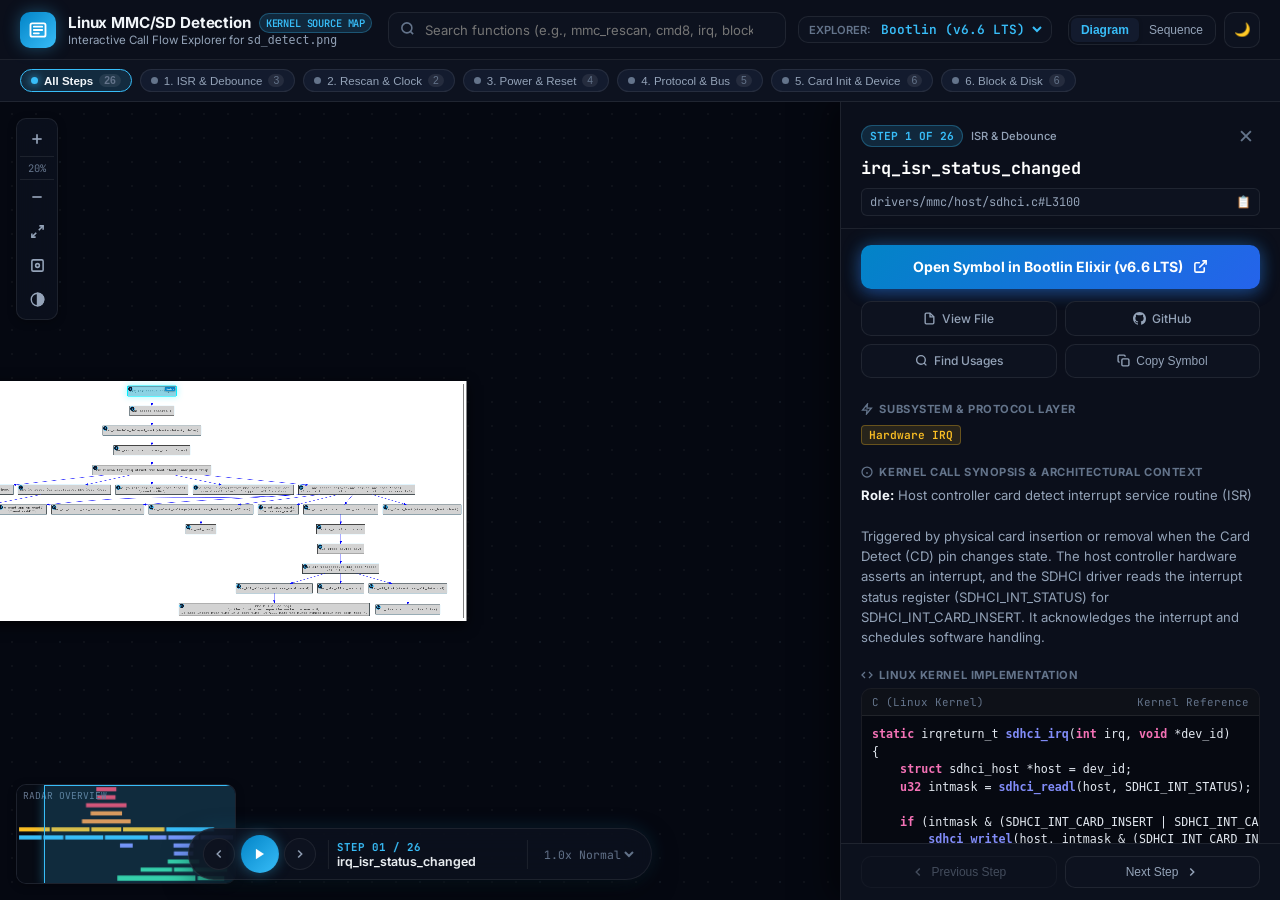
==== index.html @ 1cc671fc "initial" ====
<!DOCTYPE html>
<html lang="en" data-theme="dark">
<head>
  <meta charset="UTF-8">
  <meta name="viewport" content="width=device-width, initial-scale=1.0, maximum-scale=5.0">
  <title>Linux MMC/SD Card Detection Flow Explorer | Interactive Kernel Code Map</title>
  <meta name="description" content="Interactive Linux kernel source code visualizer for SD/MMC card detect and probe sequence. Click any diagram box to inspect and navigate directly to Bootlin Elixir and GitHub.">
  
  <!-- Modern Google Fonts -->
  <link rel="preconnect" href="https://fonts.googleapis.com">
  <link rel="preconnect" href="https://fonts.gstatic.com" crossorigin>
  <link href="https://fonts.googleapis.com/css2?family=Inter:wght@400;500;600;700;800&family=JetBrains+Mono:wght@400;500;600;700&display=swap" rel="stylesheet">

  <!-- Application Stylesheet -->
  <link rel="stylesheet" href="app.css">
</head>
<body>
  <div id="app-container">
    
    <!-- Top Navigation Header -->
    <header class="app-header">
      <div class="brand-section">
        <div class="brand-icon">
          <svg width="20" height="20" viewBox="0 0 24 24" fill="none" stroke="currentColor" stroke-width="2.2" stroke-linecap="round" stroke-linejoin="round">
            <rect x="3" y="4" width="18" height="16" rx="2"></rect>
            <path d="M7 8h10"></path>
            <path d="M7 12h10"></path>
            <path d="M7 16h6"></path>
          </svg>
        </div>
        <div class="brand-text">
          <h1>
            Linux MMC/SD Detection
            <span class="kernel-tag">Kernel Source Map</span>
          </h1>
          <p>Interactive Call Flow Explorer for <code>sd_detect.png</code></p>
        </div>
      </div>

      <!-- Center Controls: Search & Engine Switcher -->
      <div class="header-center">
        <div class="search-box">
          <span class="search-icon">
            <svg width="15" height="15" viewBox="0 0 24 24" fill="none" stroke="currentColor" stroke-width="2.5"><circle cx="11" cy="11" r="8"></circle><line x1="21" y1="21" x2="16.65" y2="16.65"></line></svg>
          </span>
          <input type="text" id="search-input" class="search-input" placeholder="Search functions (e.g., mmc_rescan, cmd8, irq, block, disk)..." autocomplete="off" spellcheck="false">
          <button id="search-clear" class="search-clear" title="Clear search">✕</button>
        </div>

        <div class="engine-picker" title="Select Kernel Source Explorer Engine">
          <span class="engine-label">Explorer:</span>
          <select id="engine-select" class="engine-select">
            <option value="bootlin_v66">Bootlin (v6.6 LTS)</option>
            <option value="bootlin_v612">Bootlin (v6.12)</option>
            <option value="bootlin_v515">Bootlin (v5.15)</option>
            <option value="bootlin_v37">Bootlin (v3.7 Doc)</option>
            <option value="github_master">GitHub Linux</option>
            <option value="kernel_org">Kernel.org cgit</option>
          </select>
        </div>
      </div>

      <!-- Right Header Actions -->
      <div class="header-actions">
        <!-- View Mode Switcher -->
        <div class="btn-view-mode">
          <button class="view-mode-tab active" data-mode="diagram" title="Visual Interactive Diagram">Diagram</button>
          <button class="view-mode-tab" data-mode="sequence" title="Chronological Sequence View">Sequence</button>
        </div>

        <!-- Theme Toggle -->
        <button id="btn-theme-toggle" class="btn-icon" title="Toggle Theme (Dark / Cyber / Light)">🌙</button>
      </div>
    </header>

    <!-- Phase Filter Strip -->
    <nav class="filter-strip" aria-label="Subsystem Filters">
      <button class="filter-pill active" data-phase="all">
        <span class="pill-dot"></span>
        <span>All Steps</span>
        <span class="filter-count">26</span>
      </button>
      <button class="filter-pill" data-phase="isr">
        <span class="pill-dot"></span>
        <span>1. ISR &amp; Debounce</span>
        <span class="filter-count">3</span>
      </button>
      <button class="filter-pill" data-phase="rescan">
        <span class="pill-dot"></span>
        <span>2. Rescan &amp; Clock</span>
        <span class="filter-count">2</span>
      </button>
      <button class="filter-pill" data-phase="power">
        <span class="pill-dot"></span>
        <span>3. Power &amp; Reset</span>
        <span class="filter-count">4</span>
      </button>
      <button class="filter-pill" data-phase="protocol">
        <span class="pill-dot"></span>
        <span>4. Protocol &amp; Bus</span>
        <span class="filter-count">5</span>
      </button>
      <button class="filter-pill" data-phase="card_init">
        <span class="pill-dot"></span>
        <span>5. Card Init &amp; Device</span>
        <span class="filter-count">6</span>
      </button>
      <button class="filter-pill" data-phase="block">
        <span class="pill-dot"></span>
        <span>6. Block &amp; Disk</span>
        <span class="filter-count">6</span>
      </button>
    </nav>

    <!-- Main Viewport Area -->
    <main class="main-content">
      
      <!-- Interactive Pan/Zoom Diagram Viewport -->
      <div id="canvas-viewport" class="canvas-viewport">
        
        <!-- Pan/Zoom Stage (2665 x 1203) -->
        <div id="canvas-stage" class="canvas-stage">
          <img src="sd_detect.png" alt="SD Host Driver Detection Flow Diagram" class="diagram-image" width="2665" height="1203">
          <!-- Dynamic SVG Hotspot Overlay -->
          <svg id="diagram-svg-overlay" class="diagram-svg-overlay" viewBox="0 0 2665 1203" width="2665" height="1203" xmlns="http://www.w3.org/2000/svg"></svg>
        </div>

        <!-- Floating HUD Controls -->
        <div class="canvas-hud">
          <div class="hud-btn-group">
            <button id="btn-zoom-in" class="hud-btn" title="Zoom In (+)">
              <svg width="16" height="16" viewBox="0 0 24 24" fill="none" stroke="currentColor" stroke-width="2.5"><line x1="12" y1="5" x2="12" y2="19"></line><line x1="5" y1="12" x2="19" y2="12"></line></svg>
            </button>
            <div id="hud-zoom-level" class="hud-zoom-level">100%</div>
            <button id="btn-zoom-out" class="hud-btn" title="Zoom Out (-)">
              <svg width="16" height="16" viewBox="0 0 24 24" fill="none" stroke="currentColor" stroke-width="2.5"><line x1="5" y1="12" x2="19" y2="12"></line></svg>
            </button>
            <button id="btn-zoom-fit" class="hud-btn" title="Fit to Screen (0)">
              <svg width="15" height="15" viewBox="0 0 24 24" fill="none" stroke="currentColor" stroke-width="2.5"><polyline points="15 3 21 3 21 9"></polyline><polyline points="9 21 3 21 3 15"></polyline><line x1="21" y1="3" x2="14" y2="10"></line><line x1="3" y1="21" x2="10" y2="14"></line></svg>
            </button>
            <button id="btn-zoom-reset" class="hud-btn" title="100% Actual Scale">
              <svg width="15" height="15" viewBox="0 0 24 24" fill="none" stroke="currentColor" stroke-width="2.5"><rect x="3" y="3" width="18" height="18" rx="2"></rect><circle cx="12" cy="12" r="3"></circle></svg>
            </button>
            <button id="btn-invert-diagram" class="hud-btn" title="Toggle Diagram Dark/Invert (I)">
              <svg width="15" height="15" viewBox="0 0 24 24" fill="none" stroke="currentColor" stroke-width="2.2"><circle cx="12" cy="12" r="10"></circle><path d="M12 2a10 10 0 0 1 0 20z" fill="currentColor"></path></svg>
            </button>
          </div>
        </div>

        <!-- Mini-Map Radar -->
        <div class="minimap-container" id="minimap-container">
          <span class="minimap-header">RADAR OVERVIEW</span>
          <canvas id="minimap-canvas" class="minimap-canvas"></canvas>
          <div id="minimap-lens" class="minimap-lens"></div>
        </div>

        <!-- Walkthrough Playback Dock -->
        <div class="walkthrough-dock">
          <div class="dock-controls">
            <button id="dock-prev-btn" class="dock-btn" title="Previous Step (Left Arrow / H)">
              <svg width="14" height="14" viewBox="0 0 24 24" fill="none" stroke="currentColor" stroke-width="2.5"><polyline points="15 18 9 12 15 6"></polyline></svg>
            </button>
            <button id="dock-play-btn" class="dock-btn btn-play" title="Play Flow Walkthrough (Spacebar)">
              <svg width="14" height="14" viewBox="0 0 24 24" fill="currentColor"><polygon points="5 3 19 12 5 21 5 3"></polygon></svg>
            </button>
            <button id="dock-next-btn" class="dock-btn" title="Next Step (Right Arrow / L)">
              <svg width="14" height="14" viewBox="0 0 24 24" fill="none" stroke="currentColor" stroke-width="2.5"><polyline points="9 18 15 12 9 6"></polyline></svg>
            </button>
          </div>

          <div class="dock-info">
            <span id="dock-step-num" class="dock-step-num">STEP 01 / 26</span>
            <span id="dock-step-name" class="dock-step-name">irq_isr_status_changed</span>
          </div>

          <select id="dock-speed-select" class="dock-speed-select" title="Autoplay Speed">
            <option value="4000">0.5x Slow</option>
            <option value="2500" selected>1.0x Normal</option>
            <option value="1200">2.0x Fast</option>
          </select>
        </div>

      </div>

      <!-- Alternative Sequence View (Cards List) -->
      <div id="sequence-view-container" class="sequence-view-container">
        <div id="sequence-list-grid" class="sequence-list-grid"></div>
      </div>

      <!-- Right Inspector Panel / Drawer -->
      <aside id="inspector-drawer" class="inspector-drawer">
        
        <!-- Drawer Header -->
        <div class="drawer-header">
          <div class="drawer-top-row">
            <div class="step-indicator-badge">
              <span id="drawer-step-badge" class="badge-pill">STEP 1 OF 26</span>
              <span id="drawer-phase-text" class="phase-pill">ISR &amp; Debounce</span>
            </div>
            <button id="drawer-close-btn" class="drawer-close-btn" title="Close Drawer (Esc)">✕</button>
          </div>

          <h2 id="drawer-func-title" class="drawer-func-title">irq_isr_status_changed</h2>
          
          <div id="drawer-file-path" class="drawer-file-path">
            <span>drivers/mmc/host/sdhci.c#L3100</span>
            <button id="btn-copy-path" class="btn-copy-mini" title="Copy file path">📋</button>
          </div>
        </div>

        <!-- Prominent Primary Action Button: Open in Bootlin -->
        <div class="drawer-primary-action">
          <a id="drawer-primary-action-btn" href="#" target="_blank" rel="noopener noreferrer" class="btn-launch-bootlin">
            <span>Open in Bootlin Elixir</span>
            <svg width="15" height="15" viewBox="0 0 24 24" fill="none" stroke="currentColor" stroke-width="2.5"><path d="M18 13v6a2 2 0 0 1-2 2H5a2 2 0 0 1-2-2V8a2 2 0 0 1 2-2h6"></path><polyline points="15 3 21 3 21 9"></polyline><line x1="10" y1="14" x2="21" y2="3"></line></svg>
          </a>
        </div>

        <!-- Secondary Action Links Grid -->
        <div class="drawer-secondary-actions">
          <a id="btn-secondary-file" href="#" target="_blank" rel="noopener noreferrer" class="btn-secondary-link" title="Open entire source file">
            <svg width="13" height="13" viewBox="0 0 24 24" fill="none" stroke="currentColor" stroke-width="2.5"><path d="M13 2H6a2 2 0 0 0-2 2v16a2 2 0 0 0 2 2h12a2 2 0 0 0 2-2V9z"></path><polyline points="13 2 13 9 20 9"></polyline></svg>
            <span>View File</span>
          </a>
          <a id="btn-secondary-gh" href="#" target="_blank" rel="noopener noreferrer" class="btn-secondary-link" title="Search symbol on GitHub torvalds/linux">
            <svg width="13" height="13" viewBox="0 0 24 24" fill="currentColor"><path d="M12 0C5.37 0 0 5.37 0 12c0 5.31 3.435 9.795 8.205 11.385.6.105.825-.255.825-.57 0-.285-.015-1.23-.015-2.235-3.015.555-3.795-.735-4.035-1.41-.135-.345-.72-1.41-1.23-1.695-.42-.225-1.02-.78-.015-.795.945-.015 1.62.87 1.845 1.23 1.08 1.815 2.805 1.305 3.495.99.105-.78.42-1.305.765-1.605-2.67-.3-5.46-1.335-5.46-5.925 0-1.305.465-2.385 1.23-3.225-.12-.3-.54-1.53.12-3.18 0 0 1.005-.315 3.3 1.23.96-.27 1.98-.405 3-.405s2.04.135 3 .405c2.295-1.56 3.3-1.23 3.3-1.23.66 1.65.24 2.88.12 3.18.765.84 1.23 1.905 1.23 3.225 0 4.605-2.805 5.625-5.475 5.925.435.375.81 1.095.81 2.22 0 1.605-.015 2.895-.015 3.3 0 .315.225.69.825.57A12.02 12.02 0 0 0 24 12c0-6.63-5.37-12-12-12z"/></svg>
            <span>GitHub</span>
          </a>
          <a id="btn-secondary-search" href="#" target="_blank" rel="noopener noreferrer" class="btn-secondary-link" title="Global symbol search in Bootlin">
            <svg width="13" height="13" viewBox="0 0 24 24" fill="none" stroke="currentColor" stroke-width="2.5"><circle cx="11" cy="11" r="8"></circle><line x1="21" y1="21" x2="16.65" y2="16.65"></line></svg>
            <span>Find Usages</span>
          </a>
          <button id="btn-secondary-copy-symbol" class="btn-secondary-link" title="Copy symbol to clipboard">
            <svg width="13" height="13" viewBox="0 0 24 24" fill="none" stroke="currentColor" stroke-width="2.5"><rect x="9" y="9" width="13" height="13" rx="2" ry="2"></rect><path d="M5 15H4a2 2 0 0 1-2-2V4a2 2 0 0 1 2-2h9a2 2 0 0 1 2 2v1"></path></svg>
            <span>Copy Symbol</span>
          </button>
        </div>

        <!-- Scrollable Drawer Body -->
        <div class="drawer-body">
          
          <!-- Protocol Section -->
          <div>
            <div class="drawer-section-title">
              <svg width="12" height="12" viewBox="0 0 24 24" fill="none" stroke="currentColor" stroke-width="2.5"><polygon points="13 2 3 14 12 14 11 22 21 10 12 10 13 2"></polygon></svg>
              <span>Subsystem &amp; Protocol Layer</span>
            </div>
            <span id="drawer-protocol-badge" class="protocol-badge-chip">Hardware IRQ</span>
          </div>

          <!-- Description Section -->
          <div>
            <div class="drawer-section-title">
              <svg width="12" height="12" viewBox="0 0 24 24" fill="none" stroke="currentColor" stroke-width="2.5"><circle cx="12" cy="12" r="10"></circle><line x1="12" y1="16" x2="12" y2="12"></line><line x1="12" y1="8" x2="12.01" y2="8"></line></svg>
              <span>Kernel Call Synopsis &amp; Architectural Context</span>
            </div>
            <p id="drawer-description" class="drawer-description"></p>
          </div>

          <!-- Kernel Code Snippet -->
          <div>
            <div class="drawer-section-title">
              <svg width="12" height="12" viewBox="0 0 24 24" fill="none" stroke="currentColor" stroke-width="2.5"><polyline points="16 18 22 12 16 6"></polyline><polyline points="8 6 2 12 8 18"></polyline></svg>
              <span>Linux Kernel Implementation</span>
            </div>
            <div class="code-snippet-box">
              <div class="code-header">
                <span>C (Linux Kernel)</span>
                <span>Kernel Reference</span>
              </div>
              <pre class="code-content"><code id="drawer-code-snippet"></code></pre>
            </div>
          </div>

        </div>

        <!-- Drawer Navigation Footer -->
        <div class="drawer-footer">
          <button id="drawer-prev-btn" class="drawer-nav-btn">
            <svg width="14" height="14" viewBox="0 0 24 24" fill="none" stroke="currentColor" stroke-width="2.5"><polyline points="15 18 9 12 15 6"></polyline></svg>
            <span>Previous Step</span>
          </button>
          <button id="drawer-next-btn" class="drawer-nav-btn">
            <span>Next Step</span>
            <svg width="14" height="14" viewBox="0 0 24 24" fill="none" stroke="currentColor" stroke-width="2.5"><polyline points="9 18 15 12 9 6"></polyline></svg>
          </button>
        </div>

      </aside>

    </main>

  </div>

  <!-- Floating Cursor Tooltip -->
  <div id="floating-tooltip" class="floating-tooltip"></div>

  <!-- Toast Notification -->
  <div id="toast-notice" class="toast-notice"></div>

  <!-- Application Logic Scripts -->
  <script src="sd_kernel_data.js"></script>
  <script src="app.js"></script>
</body>
</html>
---- app.css ----
/* ==========================================================================
   Linux MMC/SD Card Detection Flow Explorer - Stylesheet
   Modern Glassmorphic Dark IDE Aesthetic with Neon Accents
   ========================================================================== */

:root {
  --bg-primary: #07090e;
  --bg-secondary: #0d121f;
  --bg-tertiary: #131b2e;
  --bg-card: rgba(19, 27, 46, 0.75);
  --bg-card-hover: rgba(28, 38, 64, 0.85);
  --bg-glass: rgba(13, 18, 31, 0.82);
  
  --border-color: rgba(255, 255, 255, 0.08);
  --border-glow: rgba(56, 189, 248, 0.35);
  --border-active: #38bdf8;
  
  --text-main: #f1f5f9;
  --text-muted: #94a3b8;
  --text-dim: #64748b;
  
  --accent-cyan: #38bdf8;
  --accent-blue: #60a5fa;
  --accent-indigo: #818cf8;
  --accent-purple: #c084fc;
  --accent-emerald: #34d399;
  --accent-amber: #fbbf24;
  --accent-rose: #f43f5e;

  --phase-isr: #f43f5e;
  --phase-rescan: #fb923c;
  --phase-power: #fbbf24;
  --phase-protocol: #38bdf8;
  --phase-card-init: #818cf8;
  --phase-block: #34d399;
  
  --shadow-sm: 0 2px 8px rgba(0, 0, 0, 0.3);
  --shadow-lg: 0 10px 30px -5px rgba(0, 0, 0, 0.6), 0 0 20px rgba(56, 189, 248, 0.15);
  --shadow-glow: 0 0 25px rgba(56, 189, 248, 0.4);
  
  --radius-sm: 6px;
  --radius-md: 10px;
  --radius-lg: 16px;
  --radius-full: 9999px;
  
  --font-sans: 'Inter', -apple-system, BlinkMacSystemFont, 'Segoe UI', Roboto, sans-serif;
  --font-mono: 'JetBrains Mono', 'Fira Code', Menlo, Consolas, monospace;
}

[data-theme="cyber"] {
  --bg-primary: #040810;
  --bg-secondary: #07101f;
  --bg-tertiary: #0c1a33;
  --bg-card: rgba(12, 26, 51, 0.85);
  --border-color: rgba(0, 240, 255, 0.18);
  --border-glow: rgba(0, 240, 255, 0.6);
  --border-active: #00f0ff;
  --accent-cyan: #00f0ff;
  --accent-blue: #00a6ff;
  --shadow-glow: 0 0 30px rgba(0, 240, 255, 0.5);
}

[data-theme="light"] {
  --bg-primary: #f8fafc;
  --bg-secondary: #f1f5f9;
  --bg-tertiary: #e2e8f0;
  --bg-card: rgba(255, 255, 255, 0.9);
  --bg-card-hover: rgba(255, 255, 255, 1);
  --bg-glass: rgba(248, 250, 252, 0.88);
  --border-color: rgba(0, 0, 0, 0.1);
  --border-glow: rgba(2, 132, 199, 0.4);
  --border-active: #0284c7;
  --text-main: #0f172a;
  --text-muted: #475569;
  --text-dim: #94a3b8;
  --shadow-sm: 0 2px 8px rgba(0, 0, 0, 0.06);
  --shadow-lg: 0 10px 30px -5px rgba(0, 0, 0, 0.12);
  --shadow-glow: 0 0 25px rgba(2, 132, 199, 0.25);
}

* {
  box-sizing: border-box;
  margin: 0;
  padding: 0;
}

html, body {
  width: 100%;
  height: 100%;
  overflow: hidden;
  font-family: var(--font-sans);
  background-color: var(--bg-primary);
  color: var(--text-main);
  -webkit-font-smoothing: antialiased;
}

/* ==========================================================================
   Application Layout
   ========================================================================== */

#app-container {
  display: flex;
  flex-direction: column;
  width: 100vw;
  height: 100vh;
  position: relative;
  overflow: hidden;
}

/* Header & Navigation Bar */
.app-header {
  height: 60px;
  min-height: 60px;
  background: var(--bg-glass);
  backdrop-filter: blur(16px);
  -webkit-backdrop-filter: blur(16px);
  border-bottom: 1px solid var(--border-color);
  display: flex;
  align-items: center;
  justify-content: space-between;
  padding: 0 1.25rem;
  z-index: 50;
  gap: 1rem;
}

.brand-section {
  display: flex;
  align-items: center;
  gap: 0.75rem;
  min-width: 280px;
}

.brand-icon {
  width: 36px;
  height: 36px;
  border-radius: var(--radius-md);
  background: linear-gradient(135deg, #0284c7, #38bdf8);
  display: flex;
  align-items: center;
  justify-content: center;
  box-shadow: 0 0 16px rgba(56, 189, 248, 0.35);
  color: #fff;
  font-weight: 800;
  font-size: 1.1rem;
}

.brand-text h1 {
  font-size: 0.95rem;
  font-weight: 700;
  letter-spacing: -0.01em;
  color: var(--text-main);
  display: flex;
  align-items: center;
  gap: 0.5rem;
}

.kernel-tag {
  font-size: 0.65rem;
  padding: 2px 6px;
  border-radius: var(--radius-full);
  background: rgba(56, 189, 248, 0.15);
  border: 1px solid rgba(56, 189, 248, 0.3);
  color: var(--accent-cyan);
  font-family: var(--font-mono);
  font-weight: 600;
  text-transform: uppercase;
}

.brand-text p {
  font-size: 0.72rem;
  color: var(--text-muted);
}

/* Header Center Controls */
.header-center {
  display: flex;
  align-items: center;
  gap: 0.75rem;
  flex: 1;
  max-width: 680px;
}

.search-box {
  position: relative;
  flex: 1;
}

.search-icon {
  position: absolute;
  left: 12px;
  top: 50%;
  transform: translateY(-50%);
  color: var(--text-dim);
  pointer-events: none;
}

.search-input {
  width: 100%;
  height: 36px;
  background: var(--bg-secondary);
  border: 1px solid var(--border-color);
  border-radius: var(--radius-md);
  padding: 0 32px 0 36px;
  color: var(--text-main);
  font-size: 0.82rem;
  font-family: var(--font-sans);
  transition: all 0.2s ease;
}

.search-input:focus {
  outline: none;
  border-color: var(--border-active);
  box-shadow: 0 0 10px rgba(56, 189, 248, 0.25);
  background: var(--bg-tertiary);
}

.search-clear {
  position: absolute;
  right: 10px;
  top: 50%;
  transform: translateY(-50%);
  background: none;
  border: none;
  color: var(--text-dim);
  cursor: pointer;
  display: none;
  font-size: 0.9rem;
}

.search-clear.visible {
  display: block;
}

/* Explorer Engine Selector */
.engine-picker {
  display: flex;
  align-items: center;
  gap: 0.4rem;
  background: var(--bg-secondary);
  padding: 3px 6px 3px 10px;
  border-radius: var(--radius-md);
  border: 1px solid var(--border-color);
}

.engine-label {
  font-size: 0.7rem;
  color: var(--text-dim);
  text-transform: uppercase;
  font-weight: 600;
  white-space: nowrap;
}

.engine-select {
  background: transparent;
  border: none;
  color: var(--accent-cyan);
  font-family: var(--font-mono);
  font-size: 0.8rem;
  font-weight: 600;
  cursor: pointer;
  outline: none;
  padding-right: 4px;
}

.engine-select option {
  background: var(--bg-secondary);
  color: var(--text-main);
}

/* Header Right Actions */
.header-actions {
  display: flex;
  align-items: center;
  gap: 0.5rem;
}

.btn-icon {
  width: 36px;
  height: 36px;
  border-radius: var(--radius-md);
  background: var(--bg-secondary);
  border: 1px solid var(--border-color);
  color: var(--text-muted);
  display: flex;
  align-items: center;
  justify-content: center;
  cursor: pointer;
  transition: all 0.2s ease;
}

.btn-icon:hover {
  background: var(--bg-tertiary);
  color: var(--text-main);
  border-color: var(--border-glow);
}

.btn-view-mode {
  display: flex;
  background: var(--bg-secondary);
  border: 1px solid var(--border-color);
  border-radius: var(--radius-md);
  padding: 2px;
}

.view-mode-tab {
  padding: 5px 10px;
  font-size: 0.75rem;
  font-weight: 500;
  border-radius: var(--radius-sm);
  background: transparent;
  border: none;
  color: var(--text-muted);
  cursor: pointer;
  transition: all 0.15s ease;
}

.view-mode-tab.active {
  background: var(--bg-tertiary);
  color: var(--accent-cyan);
  font-weight: 600;
  box-shadow: 0 1px 4px rgba(0,0,0,0.2);
}

/* Sub-header Phase Filter Strip */
.filter-strip {
  height: 42px;
  min-height: 42px;
  background: var(--bg-secondary);
  border-bottom: 1px solid var(--border-color);
  display: flex;
  align-items: center;
  padding: 0 1.25rem;
  gap: 0.5rem;
  overflow-x: auto;
  white-space: nowrap;
  scrollbar-width: none;
  z-index: 40;
}

.filter-strip::-webkit-scrollbar {
  display: none;
}

.filter-pill {
  padding: 4px 10px;
  font-size: 0.72rem;
  font-weight: 500;
  border-radius: var(--radius-full);
  background: var(--bg-tertiary);
  border: 1px solid var(--border-color);
  color: var(--text-muted);
  cursor: pointer;
  display: flex;
  align-items: center;
  gap: 6px;
  transition: all 0.15s ease;
}

.filter-pill .pill-dot {
  width: 7px;
  height: 7px;
  border-radius: 50%;
  background: var(--text-dim);
}

.filter-pill.active {
  background: rgba(56, 189, 248, 0.15);
  border-color: var(--accent-cyan);
  color: var(--text-main);
  font-weight: 600;
}

.filter-pill.active .pill-dot {
  background: var(--accent-cyan);
  box-shadow: 0 0 8px var(--accent-cyan);
}

.filter-pill[data-phase="isr"].active .pill-dot { background: var(--phase-isr); box-shadow: 0 0 8px var(--phase-isr); }
.filter-pill[data-phase="rescan"].active .pill-dot { background: var(--phase-rescan); box-shadow: 0 0 8px var(--phase-rescan); }
.filter-pill[data-phase="power"].active .pill-dot { background: var(--phase-power); box-shadow: 0 0 8px var(--phase-power); }
.filter-pill[data-phase="protocol"].active .pill-dot { background: var(--phase-protocol); box-shadow: 0 0 8px var(--phase-protocol); }
.filter-pill[data-phase="card_init"].active .pill-dot { background: var(--phase-card-init); box-shadow: 0 0 8px var(--phase-card-init); }
.filter-pill[data-phase="block"].active .pill-dot { background: var(--phase-block); box-shadow: 0 0 8px var(--phase-block); }

.filter-count {
  font-size: 0.65rem;
  background: rgba(255, 255, 255, 0.08);
  padding: 1px 5px;
  border-radius: 8px;
  color: var(--text-dim);
}

/* ==========================================================================
   Main Viewport Area
   ========================================================================== */

.main-content {
  flex: 1;
  position: relative;
  display: flex;
  overflow: hidden;
}

/* Canvas Viewport */
.canvas-viewport {
  flex: 1;
  position: relative;
  overflow: hidden;
  background-color: #050811;
  background-image: 
    radial-gradient(rgba(255, 255, 255, 0.04) 1px, transparent 1px),
    radial-gradient(rgba(56, 189, 248, 0.03) 1px, transparent 1px);
  background-size: 24px 24px, 120px 120px;
  background-position: 0 0, 0 0;
  cursor: grab;
  user-select: none;
}

.canvas-viewport.dragging {
  cursor: grabbing;
}

.canvas-stage {
  position: absolute;
  top: 0;
  left: 0;
  transform-origin: 0 0;
  will-change: transform;
}

.diagram-image {
  display: block;
  width: 2665px;
  height: 1203px;
  pointer-events: none;
  user-select: none;
  box-shadow: 0 20px 60px rgba(0, 0, 0, 0.8);
}

/* SVG Interactive Overlay Layer */
.diagram-svg-overlay {
  position: absolute;
  top: 0;
  left: 0;
  width: 2665px;
  height: 1203px;
  pointer-events: all;
}

/* Interactive SVG Hotspot Boxes */
.box-hotspot {
  cursor: pointer;
  outline: none;
}

.box-hotspot rect.hit-box {
  fill: rgba(56, 189, 248, 0.0);
  stroke: rgba(56, 189, 248, 0.2);
  stroke-width: 1.5;
  rx: 4px;
  ry: 4px;
  transition: fill 0.15s ease, stroke 0.15s ease, stroke-width 0.15s ease, filter 0.15s ease;
}

.box-hotspot:hover rect.hit-box,
.box-hotspot:focus rect.hit-box {
  fill: rgba(56, 189, 248, 0.16);
  stroke: #38bdf8;
  stroke-width: 3.5;
  filter: drop-shadow(0 0 10px rgba(56, 189, 248, 0.7));
}

.box-hotspot.active rect.hit-box {
  fill: rgba(56, 189, 248, 0.24);
  stroke: #00f0ff;
  stroke-width: 4;
  filter: drop-shadow(0 0 16px rgba(0, 240, 255, 0.85));
  animation: pulse-border 1.8s infinite;
}

.box-hotspot.dimmed {
  opacity: 0.15;
}

@keyframes pulse-border {
  0% {
    stroke-color: #38bdf8;
    filter: drop-shadow(0 0 8px rgba(56, 189, 248, 0.5));
  }
  50% {
    stroke-color: #a855f7;
    filter: drop-shadow(0 0 20px rgba(168, 85, 247, 0.9));
  }
  100% {
    stroke-color: #38bdf8;
    filter: drop-shadow(0 0 8px rgba(56, 189, 248, 0.5));
  }
}

/* Badges inside SVG */
.box-badge-bg {
  fill: #0f172a;
  stroke: #38bdf8;
  stroke-width: 1.5;
}

.box-badge-text {
  fill: #38bdf8;
  font-family: var(--font-mono);
  font-size: 13px;
  font-weight: 700;
  text-anchor: middle;
  dominant-baseline: central;
}

.box-link {
  text-decoration: none;
  cursor: pointer;
  outline: none;
}

.box-link-pill {
  opacity: 0;
  transition: opacity 0.2s ease;
  pointer-events: all;
}

.box-hotspot:hover .box-link-pill,
.box-hotspot.active .box-link-pill {
  opacity: 1;
}

.box-pill-bg {
  fill: #0284c7;
  stroke: #38bdf8;
  stroke-width: 1;
  rx: 3px;
  filter: drop-shadow(0 2px 4px rgba(0,0,0,0.5));
}

.box-pill-text {
  fill: #ffffff;
  font-family: var(--font-sans);
  font-size: 8.5px;
  font-weight: 700;
  text-anchor: middle;
  dominant-baseline: central;
}

.canvas-stage.inverted .diagram-image {
  filter: invert(0.92) hue-rotate(180deg) contrast(1.12);
  border-radius: 6px;
}

/* Canvas Floating Controls (Zoom HUD) */
.canvas-hud {
  position: absolute;
  top: 1rem;
  left: 1rem;
  display: flex;
  flex-direction: column;
  gap: 0.4rem;
  z-index: 30;
}

.hud-btn-group {
  display: flex;
  flex-direction: column;
  background: var(--bg-glass);
  backdrop-filter: blur(12px);
  border: 1px solid var(--border-color);
  border-radius: var(--radius-md);
  padding: 3px;
  box-shadow: var(--shadow-sm);
}

.hud-btn {
  width: 34px;
  height: 34px;
  background: transparent;
  border: none;
  color: var(--text-muted);
  border-radius: var(--radius-sm);
  display: flex;
  align-items: center;
  justify-content: center;
  cursor: pointer;
  transition: all 0.15s ease;
  font-size: 0.9rem;
}

.hud-btn:hover {
  background: var(--bg-tertiary);
  color: var(--accent-cyan);
}

.hud-zoom-level {
  font-size: 0.65rem;
  font-family: var(--font-mono);
  color: var(--text-dim);
  text-align: center;
  padding: 4px 0;
  border-top: 1px solid var(--border-color);
  border-bottom: 1px solid var(--border-color);
}

/* Mini-Map Radar */
.minimap-container {
  position: absolute;
  bottom: 1rem;
  left: 1rem;
  width: 220px;
  height: 100px;
  background: var(--bg-glass);
  backdrop-filter: blur(14px);
  border: 1px solid var(--border-color);
  border-radius: var(--radius-md);
  box-shadow: var(--shadow-sm);
  overflow: hidden;
  z-index: 30;
  transition: opacity 0.2s ease;
}

.minimap-canvas {
  width: 100%;
  height: 100%;
  display: block;
}

.minimap-lens {
  position: absolute;
  border: 1.5px solid var(--accent-cyan);
  background: rgba(56, 189, 248, 0.18);
  box-shadow: 0 0 10px rgba(56, 189, 248, 0.4);
  pointer-events: none;
}

.minimap-header {
  position: absolute;
  top: 4px;
  left: 6px;
  font-size: 0.6rem;
  font-family: var(--font-mono);
  color: var(--text-dim);
  text-transform: uppercase;
  pointer-events: none;
}

/* ==========================================================================
   Bottom Flow Walkthrough Dock
   ========================================================================== */

.walkthrough-dock {
  position: absolute;
  bottom: 1.25rem;
  left: 50%;
  transform: translateX(-50%);
  display: flex;
  align-items: center;
  gap: 0.75rem;
  background: var(--bg-glass);
  backdrop-filter: blur(16px);
  border: 1px solid var(--border-color);
  border-radius: var(--radius-full);
  padding: 6px 14px;
  box-shadow: var(--shadow-lg);
  z-index: 35;
}

.dock-controls {
  display: flex;
  align-items: center;
  gap: 0.35rem;
}

.dock-btn {
  width: 32px;
  height: 32px;
  border-radius: 50%;
  background: var(--bg-secondary);
  border: 1px solid var(--border-color);
  color: var(--text-muted);
  display: flex;
  align-items: center;
  justify-content: center;
  cursor: pointer;
  transition: all 0.15s ease;
}

.dock-btn:hover {
  background: var(--bg-tertiary);
  color: var(--text-main);
  border-color: var(--border-glow);
}

.dock-btn.btn-play {
  width: 38px;
  height: 38px;
  background: linear-gradient(135deg, #0284c7, #38bdf8);
  border: none;
  color: #fff;
  box-shadow: 0 0 14px rgba(56, 189, 248, 0.4);
}

.dock-btn.btn-play:hover {
  transform: scale(1.05);
}

.dock-info {
  display: flex;
  flex-direction: column;
  min-width: 200px;
  max-width: 280px;
  padding: 0 0.5rem;
  border-left: 1px solid var(--border-color);
  border-right: 1px solid var(--border-color);
}

.dock-step-num {
  font-size: 0.68rem;
  font-family: var(--font-mono);
  color: var(--accent-cyan);
  font-weight: 700;
}

.dock-step-name {
  font-size: 0.78rem;
  font-weight: 600;
  color: var(--text-main);
  white-space: nowrap;
  overflow: hidden;
  text-overflow: ellipsis;
}

.dock-speed-select {
  background: transparent;
  border: none;
  color: var(--text-dim);
  font-family: var(--font-mono);
  font-size: 0.72rem;
  cursor: pointer;
  outline: none;
}

/* ==========================================================================
   Side Inspector Drawer
   ========================================================================== */

.inspector-drawer {
  width: 440px;
  min-width: 440px;
  background: var(--bg-glass);
  backdrop-filter: blur(20px);
  -webkit-backdrop-filter: blur(20px);
  border-left: 1px solid var(--border-color);
  display: flex;
  flex-direction: column;
  position: relative;
  z-index: 45;
  box-shadow: -10px 0 30px rgba(0,0,0,0.5);
  transition: transform 0.3s cubic-bezier(0.16, 1, 0.3, 1), opacity 0.2s ease;
  overflow: hidden;
}

.inspector-drawer.collapsed {
  transform: translateX(100%);
  position: absolute;
  right: 0;
  top: 0;
  bottom: 0;
  opacity: 0;
  pointer-events: none;
}

.drawer-header {
  padding: 1.25rem 1.25rem 0.75rem 1.25rem;
  border-bottom: 1px solid var(--border-color);
  display: flex;
  flex-direction: column;
  gap: 0.5rem;
}

.drawer-top-row {
  display: flex;
  align-items: center;
  justify-content: space-between;
}

.step-indicator-badge {
  display: flex;
  align-items: center;
  gap: 0.5rem;
}

.badge-pill {
  padding: 3px 8px;
  border-radius: var(--radius-full);
  font-size: 0.7rem;
  font-family: var(--font-mono);
  font-weight: 700;
  background: rgba(56, 189, 248, 0.15);
  border: 1px solid rgba(56, 189, 248, 0.3);
  color: var(--accent-cyan);
}

.phase-pill {
  font-size: 0.7rem;
  font-weight: 500;
  color: var(--text-muted);
}

.drawer-close-btn {
  background: none;
  border: none;
  color: var(--text-dim);
  cursor: pointer;
  font-size: 1.2rem;
  display: flex;
  align-items: center;
  justify-content: center;
  width: 28px;
  height: 28px;
  border-radius: var(--radius-sm);
  transition: all 0.15s ease;
}

.drawer-close-btn:hover {
  background: var(--bg-tertiary);
  color: var(--text-main);
}

.drawer-func-title {
  font-family: var(--font-mono);
  font-size: 1.05rem;
  font-weight: 700;
  color: #fff;
  line-height: 1.3;
  word-break: break-all;
}

.drawer-file-path {
  display: flex;
  align-items: center;
  gap: 0.5rem;
  font-family: var(--font-mono);
  font-size: 0.75rem;
  color: var(--text-muted);
  background: var(--bg-secondary);
  padding: 5px 8px;
  border-radius: var(--radius-sm);
  border: 1px solid var(--border-color);
}

.btn-copy-mini {
  background: none;
  border: none;
  color: var(--text-dim);
  cursor: pointer;
  margin-left: auto;
  font-size: 0.75rem;
  transition: color 0.15s ease;
}

.btn-copy-mini:hover {
  color: var(--accent-cyan);
}

/* Prominent Primary Launch Button */
.drawer-primary-action {
  padding: 1rem 1.25rem 0.5rem 1.25rem;
}

.btn-launch-bootlin {
  width: 100%;
  display: flex;
  align-items: center;
  justify-content: center;
  gap: 0.6rem;
  padding: 0.85rem 1rem;
  background: linear-gradient(135deg, #0284c7 0%, #2563eb 100%);
  color: #ffffff;
  font-weight: 700;
  font-size: 0.88rem;
  border: none;
  border-radius: var(--radius-md);
  cursor: pointer;
  box-shadow: 0 4px 15px rgba(37, 99, 235, 0.4), 0 0 20px rgba(56, 189, 248, 0.25);
  transition: all 0.2s ease;
  text-decoration: none;
}

.btn-launch-bootlin:hover {
  transform: translateY(-2px);
  box-shadow: 0 6px 20px rgba(37, 99, 235, 0.5), 0 0 30px rgba(56, 189, 248, 0.4);
  background: linear-gradient(135deg, #0369a1 0%, #1d4ed8 100%);
}

.btn-launch-bootlin svg {
  transition: transform 0.2s ease;
}

.btn-launch-bootlin:hover svg {
  transform: translateX(3px) translateY(-3px);
}

/* Secondary Actions Grid */
.drawer-secondary-actions {
  display: grid;
  grid-template-columns: 1fr 1fr;
  gap: 0.5rem;
  padding: 0.25rem 1.25rem 0.75rem 1.25rem;
}

.btn-secondary-link {
  display: flex;
  align-items: center;
  justify-content: center;
  gap: 0.4rem;
  padding: 0.55rem 0.75rem;
  background: var(--bg-secondary);
  border: 1px solid var(--border-color);
  border-radius: var(--radius-md);
  color: var(--text-muted);
  font-size: 0.75rem;
  font-weight: 500;
  text-decoration: none;
  cursor: pointer;
  transition: all 0.15s ease;
}

.btn-secondary-link:hover {
  background: var(--bg-tertiary);
  color: var(--text-main);
  border-color: var(--border-glow);
}

/* Drawer Scrollable Content Body */
.drawer-body {
  flex: 1;
  overflow-y: auto;
  padding: 0.75rem 1.25rem 1.25rem 1.25rem;
  display: flex;
  flex-direction: column;
  gap: 1.25rem;
}

.drawer-section-title {
  font-size: 0.7rem;
  font-weight: 700;
  text-transform: uppercase;
  letter-spacing: 0.05em;
  color: var(--text-dim);
  margin-bottom: 0.4rem;
  display: flex;
  align-items: center;
  gap: 0.4rem;
}

.protocol-badge-chip {
  display: inline-block;
  padding: 2px 7px;
  border-radius: 4px;
  background: rgba(251, 191, 36, 0.12);
  border: 1px solid rgba(251, 191, 36, 0.3);
  color: var(--accent-amber);
  font-family: var(--font-mono);
  font-size: 0.7rem;
  font-weight: 600;
}

.drawer-description {
  font-size: 0.82rem;
  line-height: 1.55;
  color: var(--text-muted);
}

.drawer-description strong {
  color: var(--text-main);
}

/* Code Snippet Box */
.code-snippet-box {
  background: #060911;
  border: 1px solid var(--border-color);
  border-radius: var(--radius-md);
  overflow: hidden;
}

.code-header {
  display: flex;
  align-items: center;
  justify-content: space-between;
  padding: 6px 10px;
  background: rgba(255, 255, 255, 0.03);
  border-bottom: 1px solid var(--border-color);
  font-size: 0.68rem;
  font-family: var(--font-mono);
  color: var(--text-dim);
}

.code-content {
  padding: 10px;
  margin: 0;
  font-family: var(--font-mono);
  font-size: 0.73rem;
  line-height: 1.5;
  color: #e2e8f0;
  overflow-x: auto;
  white-space: pre;
}

/* Syntax Highlight Colors */
.tok-kw { color: #f472b6; font-weight: 600; }
.tok-type { color: #38bdf8; }
.tok-fn { color: #818cf8; font-weight: 600; }
.tok-comment { color: #64748b; font-style: italic; }
.tok-str { color: #a7f3d0; }
.tok-num { color: #fde047; }

/* Drawer Navigation Footer */
.drawer-footer {
  padding: 0.75rem 1.25rem;
  border-top: 1px solid var(--border-color);
  background: var(--bg-glass);
  display: flex;
  align-items: center;
  justify-content: space-between;
  gap: 0.5rem;
}

.drawer-nav-btn {
  flex: 1;
  display: flex;
  align-items: center;
  justify-content: center;
  gap: 0.4rem;
  padding: 0.5rem;
  background: var(--bg-secondary);
  border: 1px solid var(--border-color);
  border-radius: var(--radius-md);
  color: var(--text-muted);
  font-size: 0.75rem;
  font-weight: 500;
  cursor: pointer;
  transition: all 0.15s ease;
}

.drawer-nav-btn:hover:not(:disabled) {
  background: var(--bg-tertiary);
  color: var(--accent-cyan);
  border-color: var(--border-glow);
}

.drawer-nav-btn:disabled {
  opacity: 0.4;
  cursor: not-allowed;
}

/* ==========================================================================
   Sequence List View (Alternative View Mode)
   ========================================================================== */

.sequence-view-container {
  flex: 1;
  overflow-y: auto;
  padding: 1.5rem;
  display: none;
  background: var(--bg-primary);
}

.sequence-view-container.active {
  display: block;
}

.sequence-list-grid {
  max-width: 1080px;
  margin: 0 auto;
  display: flex;
  flex-direction: column;
  gap: 0.75rem;
}

.sequence-card {
  display: flex;
  align-items: center;
  justify-content: space-between;
  gap: 1rem;
  background: var(--bg-card);
  backdrop-filter: blur(12px);
  border: 1px solid var(--border-color);
  border-radius: var(--radius-md);
  padding: 0.85rem 1.25rem;
  transition: all 0.2s ease;
  cursor: pointer;
}

.sequence-card:hover {
  background: var(--bg-card-hover);
  border-color: var(--border-glow);
  transform: translateY(-1px);
}

.seq-left {
  display: flex;
  align-items: center;
  gap: 1rem;
}

.seq-step-badge {
  width: 32px;
  height: 32px;
  border-radius: 50%;
  background: rgba(56, 189, 248, 0.15);
  border: 1px solid rgba(56, 189, 248, 0.3);
  color: var(--accent-cyan);
  font-family: var(--font-mono);
  font-size: 0.8rem;
  font-weight: 700;
  display: flex;
  align-items: center;
  justify-content: center;
  flex-shrink: 0;
}

.seq-info h3 {
  font-family: var(--font-mono);
  font-size: 0.88rem;
  font-weight: 600;
  color: #fff;
  margin-bottom: 2px;
}

.seq-info p {
  font-size: 0.75rem;
  color: var(--text-muted);
}

.seq-right {
  display: flex;
  align-items: center;
  gap: 0.5rem;
  flex-shrink: 0;
}

.seq-file-pill {
  font-family: var(--font-mono);
  font-size: 0.7rem;
  color: var(--text-dim);
  background: var(--bg-secondary);
  padding: 3px 8px;
  border-radius: 4px;
  border: 1px solid var(--border-color);
}

.seq-bootlin-btn {
  display: flex;
  align-items: center;
  gap: 4px;
  padding: 6px 12px;
  border-radius: var(--radius-sm);
  background: rgba(37, 99, 235, 0.2);
  border: 1px solid rgba(37, 99, 235, 0.4);
  color: #60a5fa;
  font-size: 0.75rem;
  font-weight: 600;
  text-decoration: none;
  transition: all 0.15s ease;
}

.seq-bootlin-btn:hover {
  background: #2563eb;
  color: #fff;
}

/* ==========================================================================
   Tooltips
   ========================================================================== */

.floating-tooltip {
  position: fixed;
  background: var(--bg-glass);
  backdrop-filter: blur(14px);
  border: 1px solid var(--border-glow);
  border-radius: var(--radius-md);
  padding: 8px 12px;
  color: var(--text-main);
  box-shadow: var(--shadow-lg);
  pointer-events: none;
  z-index: 100;
  opacity: 0;
  transition: opacity 0.15s ease;
  max-width: 320px;
}

.floating-tooltip.visible {
  opacity: 1;
}

.tooltip-title {
  font-family: var(--font-mono);
  font-size: 0.8rem;
  font-weight: 700;
  color: var(--accent-cyan);
}

.tooltip-file {
  font-family: var(--font-mono);
  font-size: 0.7rem;
  color: var(--text-dim);
}

.tooltip-action {
  margin-top: 4px;
  font-size: 0.68rem;
  color: var(--accent-emerald);
  display: flex;
  align-items: center;
  gap: 4px;
}

/* Toast Notification */
.toast-notice {
  position: fixed;
  bottom: 2rem;
  right: 2rem;
  background: var(--bg-secondary);
  border: 1px solid var(--border-active);
  box-shadow: var(--shadow-glow);
  color: var(--text-main);
  padding: 8px 16px;
  border-radius: var(--radius-md);
  font-size: 0.8rem;
  z-index: 200;
  opacity: 0;
  transform: translateY(10px);
  transition: all 0.2s ease;
  pointer-events: none;
}

.toast-notice.show {
  opacity: 1;
  transform: translateY(0);
}

/* Responsive adjustments */
@media (max-width: 900px) {
  .inspector-drawer {
    width: 100%;
    position: absolute;
    right: 0;
    top: auto;
    bottom: 0;
    height: 60vh;
    border-left: none;
    border-top: 1px solid var(--border-color);
  }
  
  .header-center {
    display: none;
  }
  
  .walkthrough-dock {
    bottom: 0.75rem;
    padding: 4px 10px;
  }
}
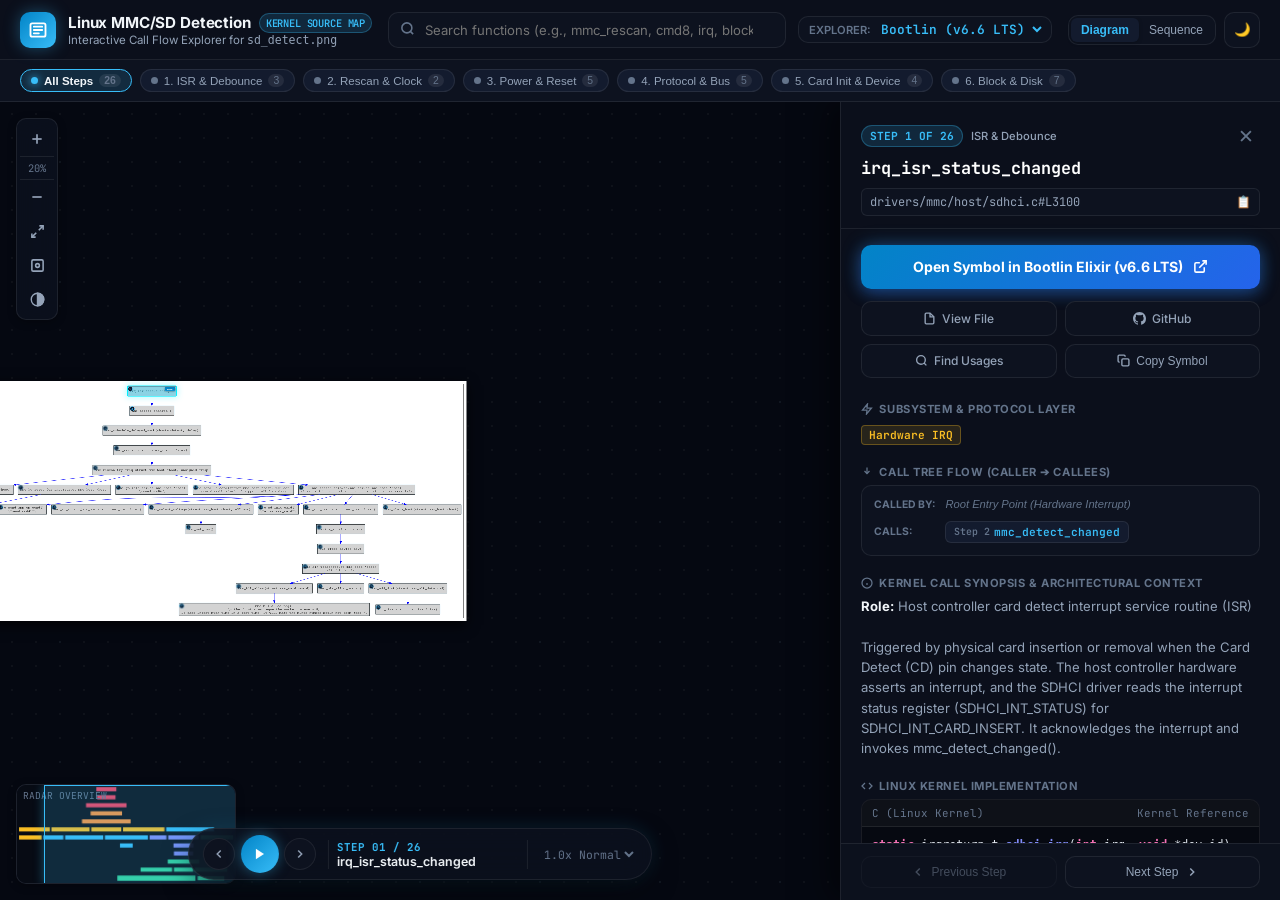
==== commit 7af80380: "Fix flow order to match authentic kernel call hierarchy and add interactive call tree navigation" ====
--- a/index.html
+++ b/index.html
@@ -93,7 +93,7 @@
       <button class="filter-pill" data-phase="power">
         <span class="pill-dot"></span>
         <span>3. Power &amp; Reset</span>
-        <span class="filter-count">4</span>
+        <span class="filter-count">5</span>
       </button>
       <button class="filter-pill" data-phase="protocol">
         <span class="pill-dot"></span>
@@ -103,12 +103,12 @@
       <button class="filter-pill" data-phase="card_init">
         <span class="pill-dot"></span>
         <span>5. Card Init &amp; Device</span>
-        <span class="filter-count">6</span>
+        <span class="filter-count">4</span>
       </button>
       <button class="filter-pill" data-phase="block">
         <span class="pill-dot"></span>
         <span>6. Block &amp; Disk</span>
-        <span class="filter-count">6</span>
+        <span class="filter-count">7</span>
       </button>
     </nav>
 
@@ -248,6 +248,17 @@
             <span id="drawer-protocol-badge" class="protocol-badge-chip">Hardware IRQ</span>
           </div>
 
+          <!-- Call Hierarchy Flow (Caller & Callees) -->
+          <div>
+            <div class="drawer-section-title">
+              <svg width="12" height="12" viewBox="0 0 24 24" fill="none" stroke="currentColor" stroke-width="2.5"><polyline points="7 10 12 15 17 10"></polyline><line x1="12" y1="15" x2="12" y2="3"></line></svg>
+              <span>Call Tree Flow (Caller ➔ Callees)</span>
+            </div>
+            <div id="drawer-call-hierarchy" class="drawer-call-hierarchy">
+              <!-- Rendered dynamically -->
+            </div>
+          </div>
+
           <!-- Description Section -->
           <div>
             <div class="drawer-section-title">
--- a/app.css
+++ b/app.css
@@ -968,6 +968,68 @@
   font-weight: 600;
 }
 
+/* Call Hierarchy Tree in Drawer */
+.drawer-call-hierarchy {
+  display: flex;
+  flex-direction: column;
+  gap: 0.6rem;
+  background: var(--bg-secondary);
+  border: 1px solid var(--border-color);
+  border-radius: var(--radius-md);
+  padding: 0.75rem;
+}
+
+.hierarchy-flow-row {
+  display: flex;
+  flex-wrap: wrap;
+  align-items: center;
+  gap: 0.4rem;
+  font-size: 0.72rem;
+}
+
+.hierarchy-label {
+  color: var(--text-dim);
+  font-weight: 700;
+  text-transform: uppercase;
+  font-size: 0.65rem;
+  min-width: 65px;
+}
+
+.hierarchy-chip {
+  padding: 3px 8px;
+  border-radius: var(--radius-sm);
+  background: var(--bg-tertiary);
+  border: 1px solid var(--border-color);
+  color: var(--accent-cyan);
+  font-family: var(--font-mono);
+  font-size: 0.7rem;
+  font-weight: 600;
+  cursor: pointer;
+  text-decoration: none;
+  transition: all 0.15s ease;
+  display: inline-flex;
+  align-items: center;
+  gap: 4px;
+}
+
+.hierarchy-chip:hover {
+  background: rgba(56, 189, 248, 0.2);
+  border-color: var(--accent-cyan);
+  color: #fff;
+  transform: translateY(-1px);
+}
+
+.hierarchy-chip .chip-step {
+  font-size: 0.62rem;
+  color: var(--text-dim);
+}
+
+.hierarchy-none {
+  color: var(--text-dim);
+  font-style: italic;
+  font-size: 0.7rem;
+}
+
 .drawer-description {
   font-size: 0.82rem;
   line-height: 1.55;
